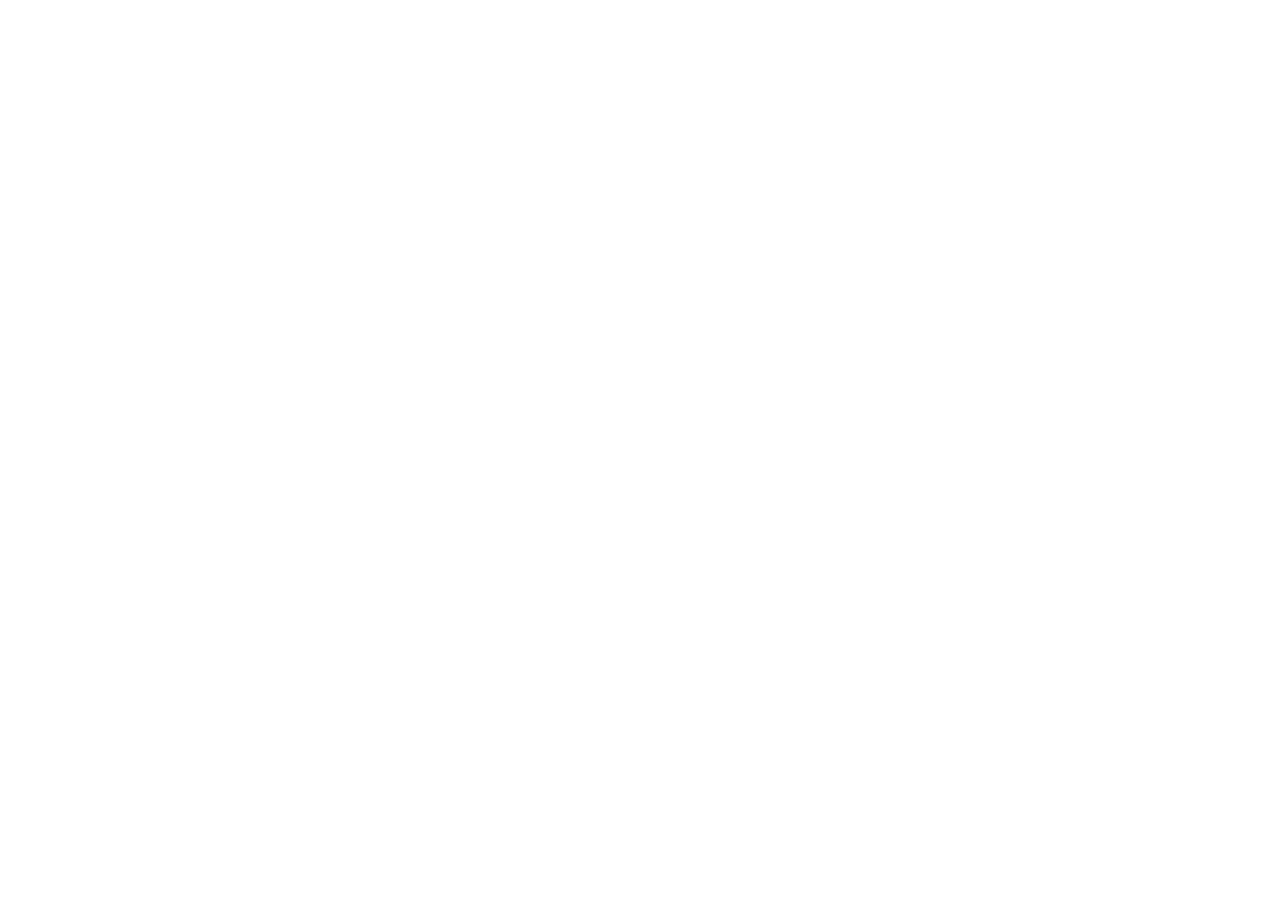
==== HomeScreen.html @ ef13e2eb "new files" ====
<!DOCTYPE html>
<html lang="en">
<head>
    <meta charset="UTF-8">
    <meta name="viewport" content="width=device-width, initial-scale=1.0">
    <title>SaaS-Website-App</title>
    <link rel="stylesheet" href="Homepage.css">
</head>
<body>
    
</body>
<script src="Homepage.js"></script>
</html>
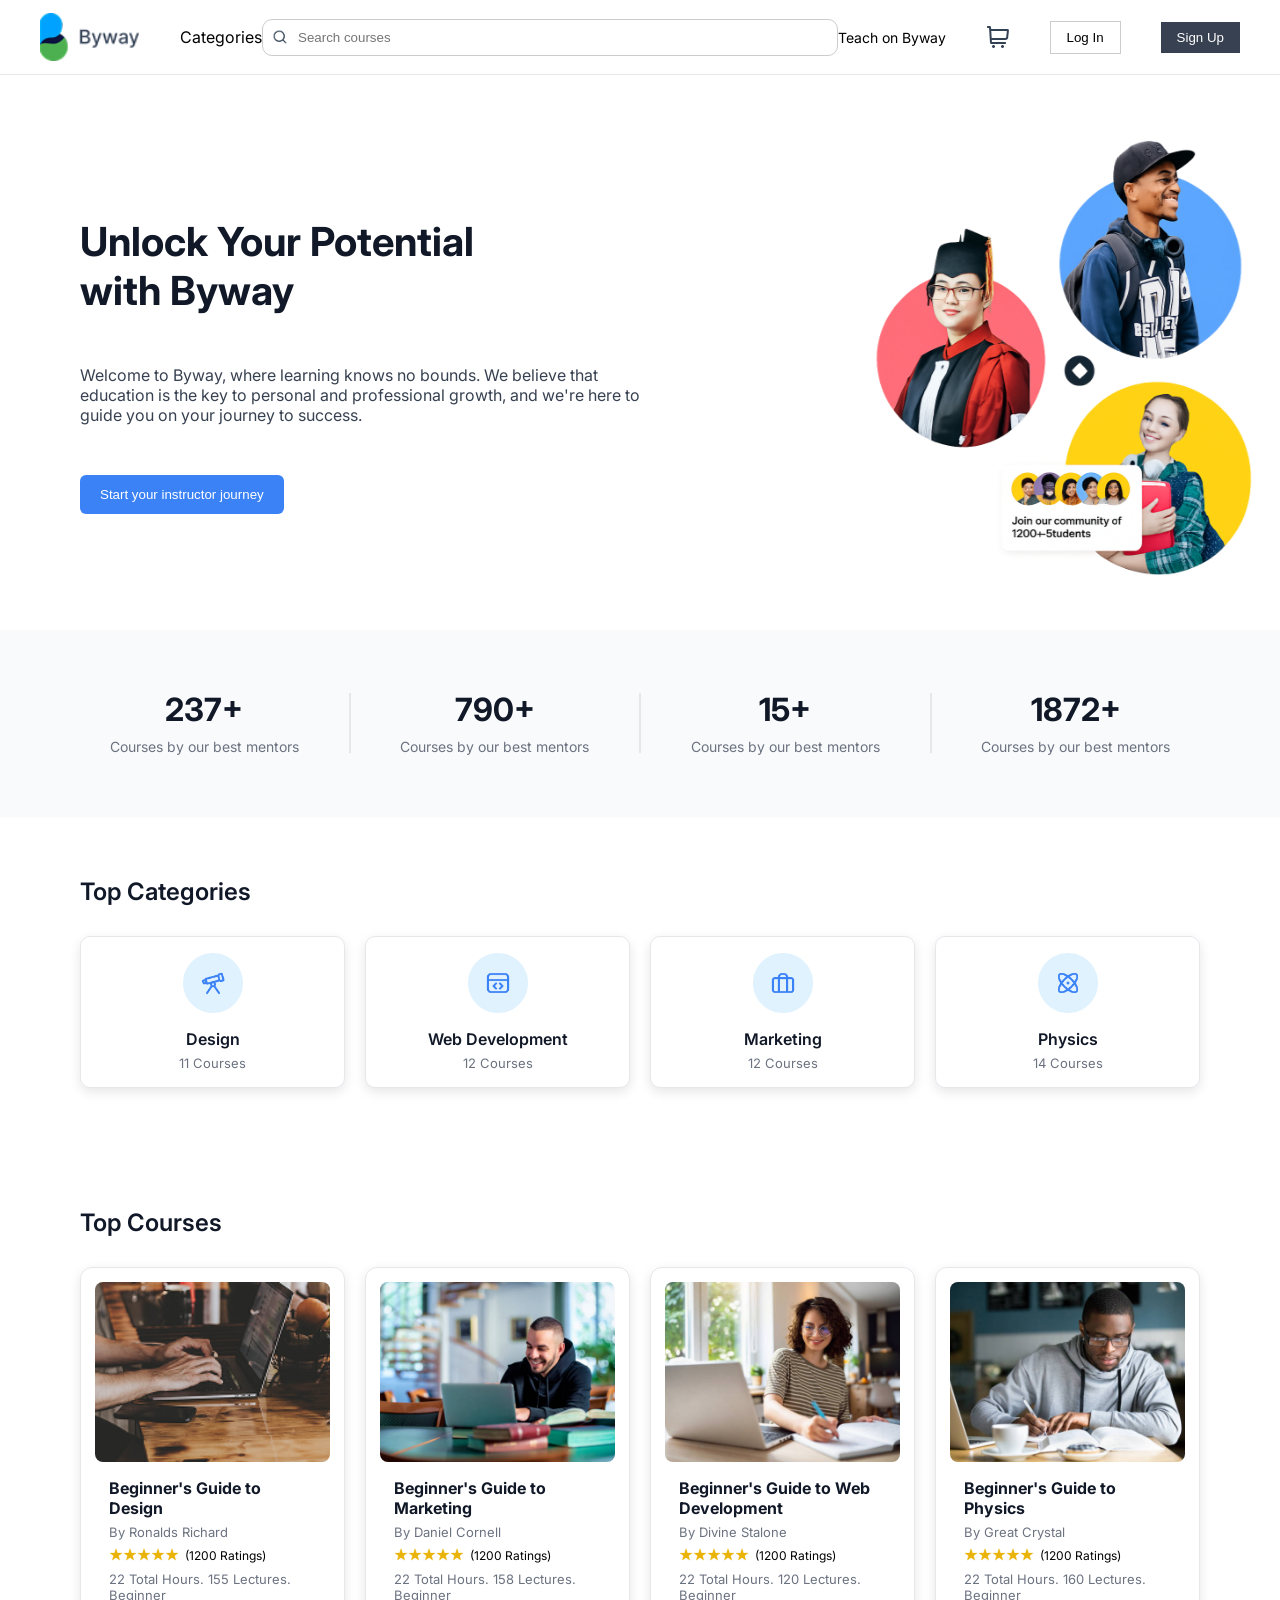
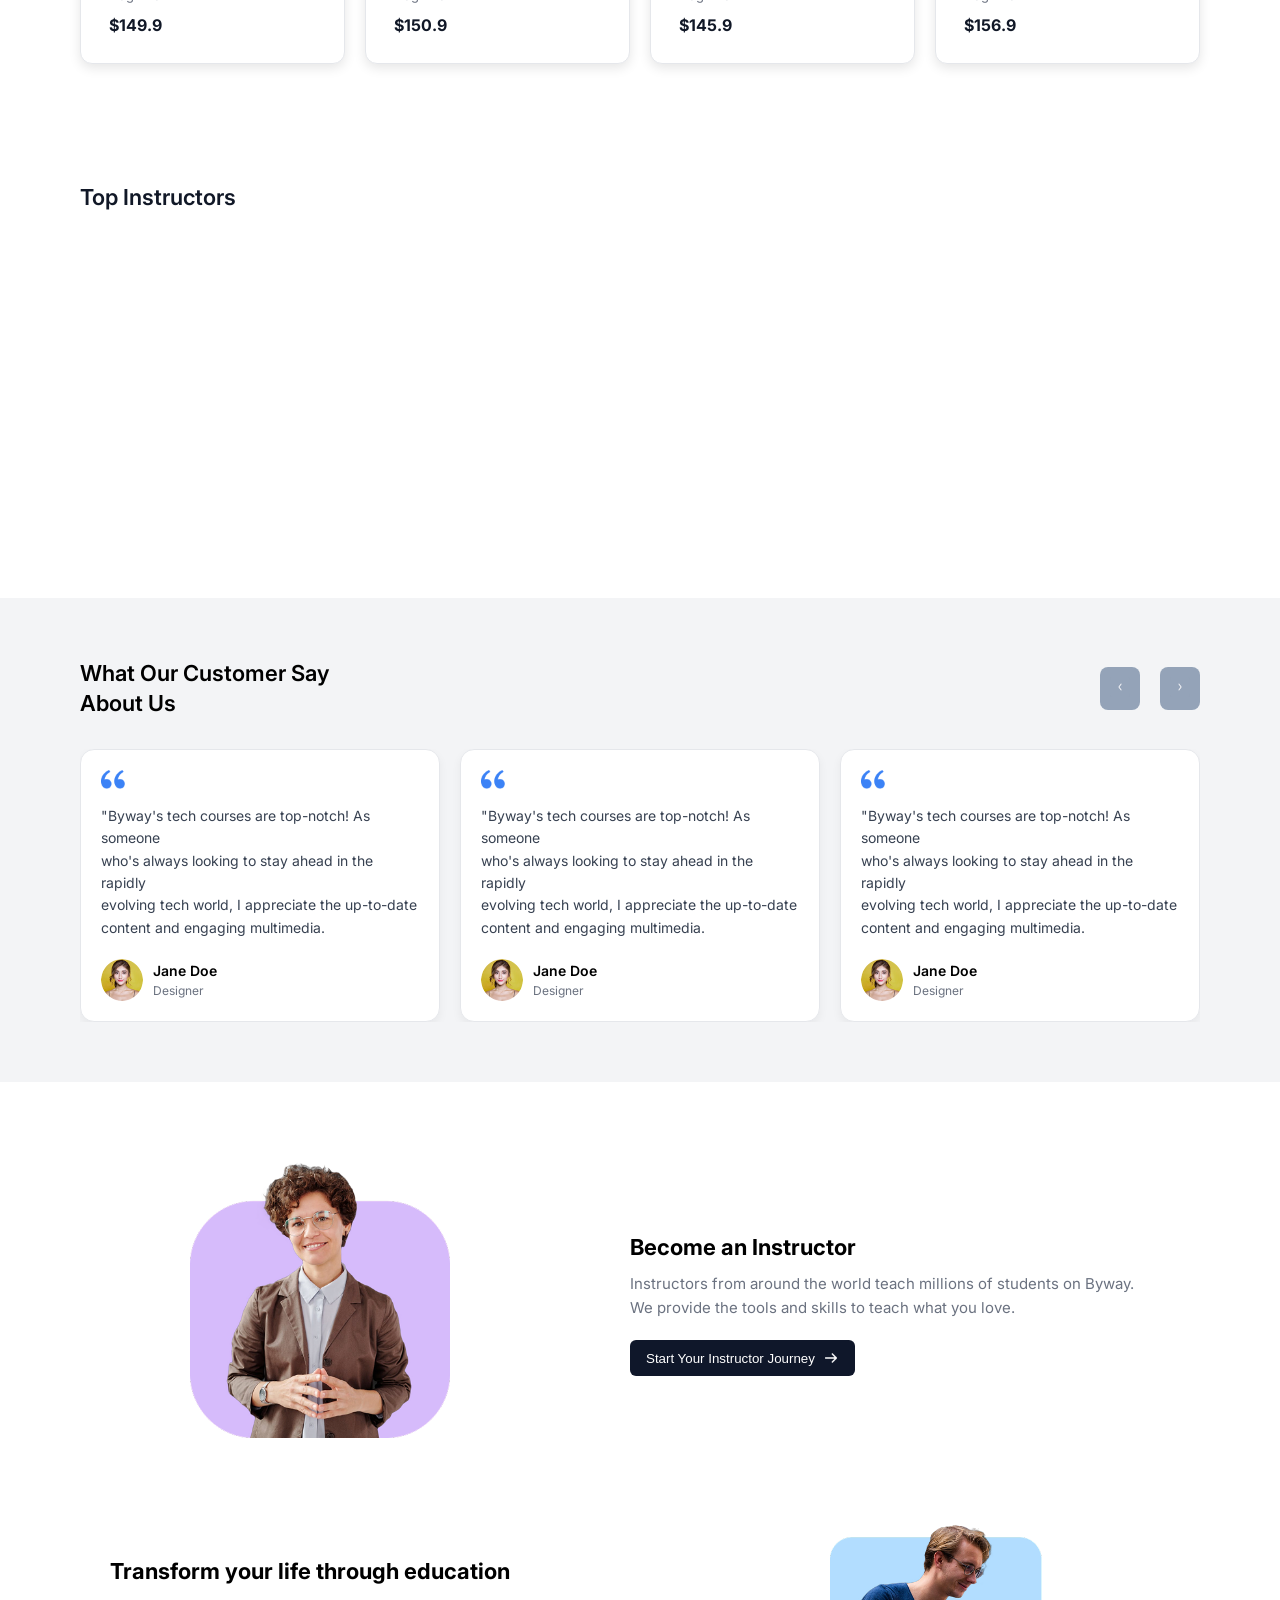
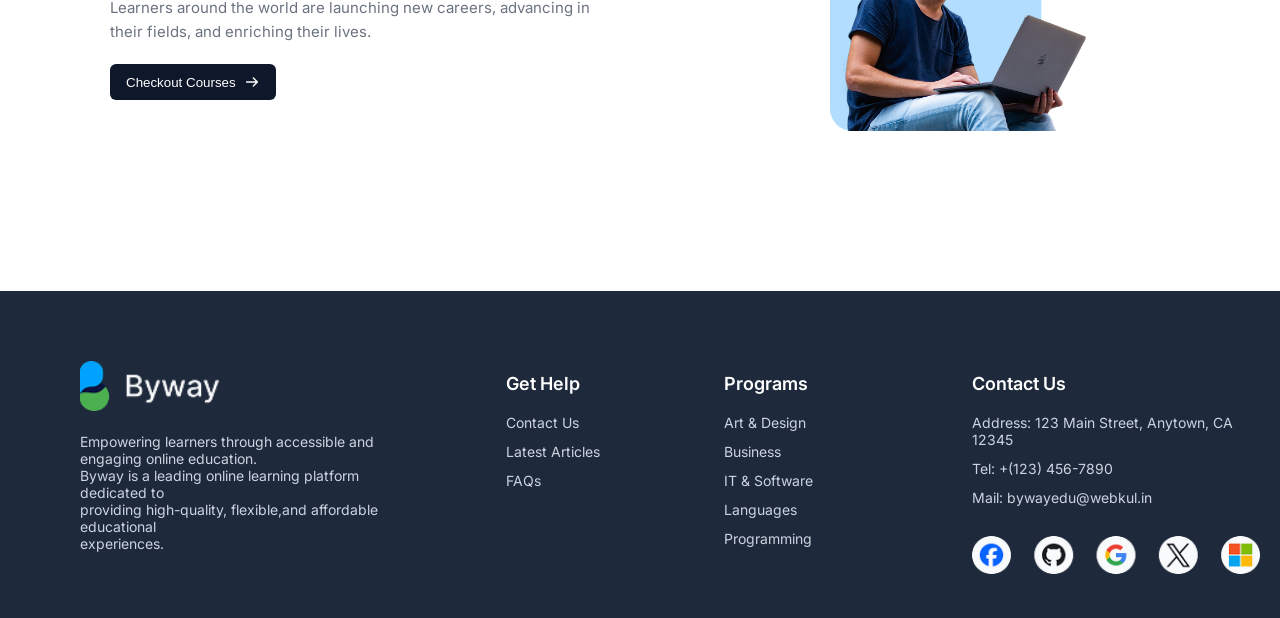
==== commit bafc62d1: "my full code" ====
--- a/HomeScreen.html
+++ b/HomeScreen.html
@@ -1,13 +1,748 @@
 <!DOCTYPE html>
 <html lang="en">
+
 <head>
     <meta charset="UTF-8">
     <meta name="viewport" content="width=device-width, initial-scale=1.0">
     <title>SaaS-Website-App</title>
-    <link rel="stylesheet" href="Homepage.css">
+    <link rel="preconnect" href="https://fonts.googleapis.com">
+    <link rel="preconnect" href="https://fonts.gstatic.com" crossorigin>
+    <link
+        href="https://fonts.googleapis.com/css2?family=Inter:ital,opsz,wght@0,14..32,100..900;1,14..32,100..900&display=swap"
+        rel="stylesheet">
+    <link rel="stylesheet" href="HomeScreen.css">
 </head>
+
 <body>
-    
+    <main>
+        <div class="page" id="pageContent">
+
+
+            <nav class="navbar">
+                <div class="nav-left">
+                    <img class="logo" src="Images/Byway logo.png" alt="logo Image">
+                    <div class="category">Categories</div>
+                </div>
+
+                <div class="nav-center">
+                    <img src="Images/heroicons_magnifying-glass-20-solid.png" alt="search Icon">
+                    <input type="text" placeholder="Search courses">
+                </div>
+
+                <div class="nav-right">
+                    <div class="teacher">Teach on Byway</div>
+                    <img class="shop-cart" src="Images/shopping-Icon.png" alt="">
+                    <button onclick="" class="login">Log In</button>
+                    <button onclick="" class="signup">Sign Up</button>
+                </div>
+
+                <div class="menu-toggle">
+                    ☰
+                </div>
+            </nav>
+
+            <section class="hero">
+
+                <div class="hero-section">
+                    <div class="hero-text">
+                        <h1>Unlock Your Potential <br> with Byway</h1>
+                        <p>Welcome to Byway, where learning knows no bounds. We believe that <br>
+                            education is the key to personal and professional growth, and we're here to <br>
+                            guide you on your journey to success. </p>
+                        <button onclick="" class="start-btn">Start your instructor journey</button>
+                    </div>
+                    <div class="hero-image">
+                        <img src="Images/ChatGPT Image Apr 21, 2026, 06_36_16 PM.png" alt="Hero Image">
+                    </div>
+                </div>
+
+            </section>
+
+            <section class="stats">
+
+                <div class="stat">
+                    <h2 class="count" data-target="250">0+</h2>
+                    <p>Courses by our best mentors</p>
+                </div>
+
+                <div class="divider-line"></div>
+
+                <div class="stat">
+                    <h2 class="count" data-target="1000">0+</h2>
+                    <p>Courses by our best mentors</p>
+                </div>
+
+                <div class="divider-line"></div>
+
+                <div class="stat">
+                    <h2 class="count" data-target="15">0+</h2>
+                    <p>Courses by our best mentors</p>
+                </div>
+
+                <div class="divider-line"></div>
+
+                <div class="stat">
+                    <h2 class="count" data-target="2400">0+</h2>
+                    <p>Courses by our best mentors</p>
+                </div>
+
+            </section>
+
+
+            <section class="courses">
+
+                <h2 class="section-title fade-in">Top Categories</h2>
+
+                <div class="course-grid">
+
+                    <!-- CARD 1 -->
+                    <div class="course-card fade-up">
+                        <img src="Images/Design.png" alt="">
+                        <h3>Design</h3>
+                        <p>11 Courses</p>
+                    </div>
+
+                    <!-- CARD 2 -->
+                    <div class="course-card fade-up">
+                        <img src="Images/Development.png" alt="">
+                        <h3> Web Development</h3>
+                        <p>12 Courses</p>
+                    </div>
+
+                    <!-- CARD 3 -->
+                    <div class="course-card fade-up">
+                        <img src="Images/marketing.png" alt="">
+                        <h3>Marketing</h3>
+                        <p>12 Courses</p>
+                    </div>
+
+                    <!-- CARD 4 -->
+                    <div class="course-card fade-up">
+                        <img src="Images/physics.png" alt="">
+                        <h3>Physics</h3>
+                        <p>14 Courses</p>
+                    </div>
+
+                </div>
+
+            </section>
+
+
+            <section class="Top-courses">
+
+                <h2 class="Top-title animate-fade">Top Courses</h2>
+
+                <div class="Top-grid">
+
+                    <!-- CARD 1 -->
+                    <div class="Top-card animate-rise">
+                        <img src="Images/Rectangle 1080.png" alt="">
+                        <h3>Beginner's Guide to Design</h3>
+                        <p>By Ronalds Richard</p>
+                        <div class="rating">
+                            <img src="Images/ratings.png" alt="star">
+                            <small>(1200 Ratings)</small>
+                        </div>
+                        <p>22 Total Hours. 155 Lectures. Beginner</p>
+                        <h3>$149.9</h3>
+
+                    </div>
+
+                    <!-- CARD 2 -->
+                    <div class="Top-card animate-rise">
+                        <img src="Images/marketing-photo.jpg" alt="">
+                        <h3>Beginner's Guide to Marketing</h3>
+                        <p>By Daniel Cornell</p>
+                        <div class="rating">
+                            <img src="Images/ratings.png" alt="star">
+                            <small>(1200 Ratings)</small>
+                        </div>
+                        <p>22 Total Hours. 158 Lectures. Beginner</p>
+                        <h3>$150.9</h3>
+                    </div>
+
+                    <!-- CARD 3 -->
+                    <div class="Top-card animate-rise">
+                        <img src="Images/development-photo.jpg" alt="">
+                        <h3>Beginner's Guide to Web Development</h3>
+                        <p>By Divine Stalone</p>
+                        <div class="rating">
+                            <img src="Images/ratings.png" alt="star">
+                            <small>(1200 Ratings)</small>
+                        </div>
+                        <p>22 Total Hours. 120 Lectures. Beginner</p>
+                        <h3>$145.9</h3>
+                    </div>
+
+                    <!-- CARD 4 -->
+                    <div class="Top-card animate-rise">
+                        <img src="Images/physics-photo.jpg" alt="">
+                        <h3>Beginner's Guide to Physics</h3>
+                        <p>By Great Crystal</p>
+                        <div class="rating">
+                            <img src="Images/ratings.png" alt="star">
+                            <small>(1200 Ratings)</small>
+                        </div>
+                        <p>22 Total Hours. 160 Lectures. Beginner</p>
+                        <h3>$156.9</h3>
+                    </div>
+
+                </div>
+
+            </section>
+
+
+            <section class="tutors">
+
+                <h2 class="tutor-title fade-in">Top Instructors</h2>
+
+                <div class="tutor-grid">
+
+                    <!-- CARD 1 -->
+                    <div class="tutor-card fade-up">
+                        <img src="Images/Rectangle 1136.png" alt="">
+                        <h3>Ronald Richards</h3>
+                        <p>UI/UX Designer</p>
+                        <hr>
+                        <div class="rates">
+                            <div class="left-rate">
+                                <img src="Images/icon.png" alt="star">
+                                <span>4.9</span>
+                            </div>
+
+                            <small>2400 Students</small>
+                        </div>
+
+                    </div>
+
+                    <!-- CARD 2 -->
+                    <div class="tutor-card fade-up">
+                        <img src="Images/Dev-Mr.webp" alt="">
+                        <h3>Divine Stalone</h3>
+                        <p>Web Developer</p>
+                        <hr>
+                        <div class="rates">
+                            <div class="left-rate">
+                                <img src="Images/icon.png" alt="star">
+                                <span>4.8</span>
+                            </div>
+
+                            <small>2200 Students</small>
+                        </div>
+                    </div>
+
+                    <!-- CARD 3 -->
+                    <div class="tutor-card fade-up">
+                        <img src="Images/marketer-p.jpg" alt="">
+                        <h3>Daniel Cornell</h3>
+                        <p>Marketing Specialist</p>
+                        <hr>
+                        <div class="rates">
+                            <div class="left-rate">
+                                <img src="Images/icon.png" alt="star">
+                                <span>4.9</span>
+                            </div>
+
+                            <small>2600 Students</small>
+                        </div>
+
+
+                    </div>
+
+                    <!-- CARD 4 -->
+                    <div class="tutor-card fade-up">
+                        <img src="Images/Mr physics.webp" alt="">
+                        <h3>Great Crystal</h3>
+                        <p>Physics Professor</p>
+                        <hr>
+                        <div class="rates">
+                            <div class="left-rate">
+                                <img src="Images/icon.png" alt="star">
+                                <span>5.0</span>
+                            </div>
+
+                            <small>2900 Students</small>
+                        </div>
+                    </div>
+
+
+
+                </div>
+
+            </section>
+
+            <section class="testimonial">
+
+                <!-- HEADER -->
+                <div class="testimonial-header slide-left">
+                    <h2>
+                        What Our Customer Say <br>
+                        About Us
+                    </h2>
+
+                    <div class="controls">
+                        <button class="nav prev">
+                            <img src="Images/prev btn.png" alt="Previous">
+                        </button>
+
+                        <button class="nav next">
+                            <img src="Images/next btn.png" alt="Next">
+                        </button>
+                    </div>
+                </div>
+
+                <!-- CAROUSEL -->
+                <div class="testimonial-wrapper">
+                    <div class="testimonial-track">
+
+                        <!-- CARD 1 -->
+                        <div class="testimonial-card slide-right">
+
+                            <img src="Images/Vector.png" class="quote-img" alt="quote">
+
+                            <p>
+                                "Byway's tech courses are top-notch! As someone <br> who's always looking to stay ahead
+                                in the rapidly <br> evolving tech world,
+                                I appreciate the up-to-date <br> content and engaging multimedia.
+                            </p>
+
+                            <div class="user">
+                                <img src="Images/Ellipse 61.png" alt="">
+                                <div>
+                                    <h4>Jane Doe</h4>
+                                    <span>Designer</span>
+                                </div>
+                            </div>
+
+                        </div>
+
+                        <!-- CARD 2 -->
+                        <div class="testimonial-card slide-right">
+
+                            <img src="Images/Vector.png" class="quote-img" alt="quote">
+
+                            <p>
+                                "Byway's tech courses are top-notch! As someone <br> who's always looking to stay ahead
+                                in the rapidly <br> evolving tech world,
+                                I appreciate the up-to-date <br> content and engaging multimedia.
+                            </p>
+
+                            <div class="user">
+                                <img src="Images/Ellipse 61.png" alt="">
+                                <div>
+                                    <h4>Jane Doe</h4>
+                                    <span>Designer</span>
+                                </div>
+                            </div>
+
+                        </div>
+
+                        <!-- CARD 3 -->
+                        <div class="testimonial-card slide-right">
+
+                            <img src="Images/Vector.png" class="quote-img" alt="quote">
+
+                            <p>
+                                "Byway's tech courses are top-notch! As someone <br> who's always looking to stay ahead
+                                in the rapidly <br> evolving tech world,
+                                I appreciate the up-to-date <br> content and engaging multimedia.
+                            </p>
+
+                            <div class="user">
+                                <img src="Images/Ellipse 61.png" alt="">
+                                <div>
+                                    <h4>Jane Doe</h4>
+                                    <span>Designer</span>
+                                </div>
+                            </div>
+
+                        </div>
+
+                        <!-- CARD 4 -->
+                        <div class="testimonial-card slide-right">
+
+                            <img src="Images/Vector.png" class="quote-img" alt="quote">
+
+                            <p>
+                                "Byway's tech courses are top-notch! As someone <br> who's always looking to stay ahead
+                                in the rapidly <br> evolving tech world,
+                                I appreciate the up-to-date <br> content and engaging multimedia.
+                            </p>
+
+                            <div class="user">
+                                <img src="Images/Ellipse 61.png" alt="">
+                                <div>
+                                    <h4>Jane Doe</h4>
+                                    <span>Designer</span>
+                                </div>
+                            </div>
+
+                        </div>
+
+                        <!-- CARD 5 -->
+                        <div class="testimonial-card slide-right">
+
+                            <img src="Images/Vector.png" class="quote-img" alt="quote">
+
+                            <p>
+                                "Byway's tech courses are top-notch! As someone <br> who's always looking to stay ahead
+                                in the rapidly <br> evolving tech world,
+                                I appreciate the up-to-date <br> content and engaging multimedia.
+                            </p>
+
+                            <div class="user">
+                                <img src="Images/Ellipse 61.png" alt="">
+                                <div>
+                                    <h4>Jane Doe</h4>
+                                    <span>Designer</span>
+                                </div>
+                            </div>
+
+                        </div>
+
+                        <!-- CARD 6 -->
+                        <div class="testimonial-card slide-right">
+
+                            <img src="Images/Vector.png" class="quote-img" alt="quote">
+
+                            <p>
+                                "Byway's tech courses are top-notch! As someone <br> who's always looking to stay ahead
+                                in the rapidly <br> evolving tech world,
+                                I appreciate the up-to-date <br> content and engaging multimedia.
+                            </p>
+
+                            <div class="user">
+                                <img src="Images/Ellipse 61.png" alt="">
+                                <div>
+                                    <h4>Jane Doe</h4>
+                                    <span>Designer</span>
+                                </div>
+                            </div>
+
+                        </div>
+
+
+                    </div>
+                </div>
+
+            </section>
+
+
+            <section class="cta-section">
+                <div class="cta-container">
+
+                    <!-- ROW 1 -->
+                    <div class="cta-row">
+                        <div class="cta-image slide-left">
+                            <img src="Images/Instructor image.png" alt="">
+                        </div>
+
+                        <div class="cta-text slide-right">
+                            <h3>Become an Instructor</h3>
+                            <p>
+                                Instructors from around the world teach millions of students on Byway. <br>
+                                We provide the tools and skills to teach what you love.
+                            </p>
+                            <button class="cta-btn">
+                                Start Your Instructor Journey
+                                <img src="Images/arrow-narrow-right.png" alt="">
+                            </button>
+                        </div>
+                    </div>
+
+                    <!-- ROW 2 -->
+                    <div class="cta-row reverse">
+                        <div class="cta-image slide-right">
+                            <img src="Images/Education image.png" alt="">
+                        </div>
+
+                        <div class="cta-text slide-left">
+                            <h3>Transform your life through education</h3>
+                            <p>
+                                Learners around the world are launching new careers, advancing in <br> their fields,
+                                and enriching their lives.
+                            </p>
+                            <button class="cta-btn">
+                                Checkout Courses
+                                <img src="Images/arrow-narrow-right.png" alt="">
+                            </button>
+                        </div>
+                    </div>
+                </div>
+
+
+            </section>
+
+
+            <footer class="footer">
+
+                <div class="footer-container">
+
+                    <!-- COLUMN 1 -->
+                    <div class="footer-col">
+                        <img src="Images/logo white.png" alt="Byway Logo" class="footer-logo">
+
+                        <p>
+                            Empowering learners through accessible and engaging online education. <br>
+                            Byway is a leading online learning platform dedicated to <br> providing high-quality,
+                            flexible,and affordable educational <br> experiences.
+                        </p>
+                    </div>
+
+                    <!-- COLUMN 2 -->
+                    <div class="footer-col">
+                        <h3>Get Help</h3>
+
+                        <ul>
+                            <li><a href="#">Contact Us</a></li>
+                            <li><a href="#">Latest Articles</a></li>
+                            <li><a href="#">FAQs</a></li>
+                        </ul>
+                    </div>
+
+                    <!-- COLUMN 3 -->
+                    <div class="footer-col">
+                        <h3>Programs</h3>
+
+                        <ul>
+                            <li><a href="#">Art & Design</a></li>
+                            <li><a href="#">Business</a></li>
+                            <li><a href="#">IT & Software</a></li>
+                            <li><a href="#">Languages</a></li>
+                            <li><a href="#">Programming</a></li>
+                        </ul>
+                    </div>
+
+                    <!-- COLUMN 4 -->
+                    <div class="footer-col">
+                        <h3>Contact Us</h3>
+
+                        <ul>
+                            <li>Address: 123 Main Street, Anytown, CA 12345</li>
+                            <li>Tel: +(123) 456-7890</li>
+                            <li>Mail: bywayedu@webkul.in</li>
+                        </ul>
+
+                        <img src="Images/footer image.png" alt="social media icons" class="footer-image">
+                    </div>
+
+                </div>
+
+            </footer>
+
+
+
+
+        </div>
+
+    </main>
+
+
+
+
+
+
+
+
+
+
+
+
+
+
+
+
+
+
+
+
+
+
+
+
+
+
+
+
+
+
+
+
+
+
+
+
+
+
+
+
+
+
+
+
+
+
+
+
+
+
+
+
+
+
+
+
+    <!-- MODAL -->
+    <div class="modal" id="signupModal">
+
+        <div class="modal-content">
+
+            <!-- LEFT IMAGE -->
+            <div class="modal-left image-side">
+                <img src="Images/signup-modal.png" alt="Signup Illustration">
+            </div>
+
+            <!-- RIGHT FORM -->
+            <div class="modal-right form-side">
+
+                <h1>Create Your Account</h1>
+
+                <div class="form">
+
+                    <div class="input-group">
+                        <label>Full Name</label>
+                        <div class="row">
+                            <input type="text" placeholder="First Name">
+                            <input type="text" placeholder="Last Name">
+                        </div>
+                    </div>
+
+                    <div class="input-group">
+                        <label>Username</label>
+                        <input type="text" placeholder="Username">
+                    </div>
+
+                    <div class="input-group">
+                        <label>Email</label>
+                        <input type="email" placeholder="Email ID">
+                    </div>
+
+                    <div class="input-group">
+                        <label>Password</label>
+                        <div class="row">
+                            <input type="password" placeholder="Enter Password">
+                            <input type="password" placeholder="Confirm Password">
+                        </div>
+                    </div>
+
+                    <div class="button-row">
+                        <button class="create-btn" data-link="">
+                            Create Account
+                            <img src="Images/arrow-narrow-right.png" alt="arrow icon" class="btn-icon">
+                        </button>
+                    </div>
+
+                    <div class="divider">
+                        <hr>
+                        <span>Sign up with</span>
+                        <hr>
+                    </div>
+
+                    <div class="socials">
+                        <button class="social-btn facebook">
+                            <img src="Images/Facebook_Logo_Primary 2.png" alt="">
+                            Facebook
+                        </button>
+
+                        <button class="social-btn google">
+                            <img src="Images/google.png" alt="">
+                            Google
+                        </button>
+
+                        <button class="social-btn microsoft">
+                            <img src="Images/image 1.png" alt="">
+                            Microsoft
+                        </button>
+                    </div>
+
+                </div>
+
+            </div>
+
+        </div>
+
+    </div>
+
+
+    <div class="modal" id="loginModal">
+
+        <div class="modal-content">
+
+            <!-- LEFT: FORM -->
+            <div class="modal-left form-side">
+
+                <h1>Sign in to your Account</h1>
+
+                <div class="form">
+
+                    <div class="input-group">
+                        <label>Email</label>
+                        <input type="text" placeholder="Username or Email">
+                    </div>
+
+                    <div class="input-group">
+                        <label>Password</label>
+                        <input type="password" placeholder="Enter Password">
+                    </div>
+
+                    <div class="button-row">
+                        <button class="login-btn" data-link="">
+                            Sign In
+                            <img src="Images/arrow-narrow-right.png" class="btn-icon">
+                        </button>
+                    </div>
+
+                    <!-- Divider -->
+                    <div class="divider">
+                        <hr>
+                        <span>Sign in with</span>
+                        <hr>
+                    </div>
+
+                    <!-- Social -->
+                    <div class="socials">
+
+                        <button class="social-btn facebook">
+                            <img src="Images/Facebook_Logo_Primary 2.png">
+                            Facebook
+                        </button>
+
+                        <button class="social-btn google">
+                            <img src="Images/google.png">
+                            Google
+                        </button>
+
+                        <button class="social-btn microsoft">
+                            <img src="Images/image 1.png">
+                            Microsoft
+                        </button>
+
+                    </div>
+
+                </div>
+
+            </div>
+
+            <!-- RIGHT IMAGE -->
+            <div class="modal-right image-side">
+                <img src="Images/login-modal.png">
+            </div>
+
+        </div>
+
+    </div>
+
 </body>
-<script src="Homepage.js"></script>
+<script src="HomeScreen.js"></script>
+
 </html>
--- a/HomeScreen.css
+++ b/HomeScreen.css
@@ -0,0 +1,1396 @@
+* {
+    margin: 0;
+    padding: 0;
+    box-sizing: border-box;
+}
+
+
+img {
+    max-width: 100%;
+    height: auto;
+}
+
+body {
+    font-family: 'Inter', sans-serif;
+}
+
+/* NAVBAR */
+.navbar {
+    display: flex;
+    justify-content: space-between;
+    align-items: center;
+    padding: 13px 40px;
+    background-color: white;
+    border-bottom: 1px solid #e5e7eb;
+    position: fixed;
+    top: 0;
+    left: 0;
+    z-index: 1000;
+    width: 100%;
+
+}
+
+/* LEFT & RIGHT */
+.nav-left,
+.nav-right {
+    display: flex;
+    align-items: center;
+    gap: 40px;
+}
+
+/* LOGO */
+.nav-left .logo {
+    width: 100px;
+}
+
+/* CATEGORY */
+.nav-left .category {
+    cursor: pointer;
+}
+
+/* SEARCH */
+.nav-center {
+    flex: 1;
+    max-width: 800px;
+    position: relative;
+}
+
+.nav-center input {
+    width: 100%;
+    padding: 10px 10px 10px 35px;
+    border-radius: 10px;
+    border: 1px solid #ccc;
+}
+
+.nav-center img {
+    position: absolute;
+    left: 10px;
+    top: 50%;
+    transform: translateY(-50%);
+    width: 16px;
+    height: 16px;
+    pointer-events: none;
+}
+
+
+
+/* HAMBURGER HIDDEN ON DESKTOP */
+.menu-toggle {
+    display: none;
+    font-size: 28px;
+    cursor: pointer;
+}
+
+/* RIGHT SIDE */
+.teacher {
+    font-size: 14px;
+    cursor: pointer;
+}
+
+.shop-cart {
+    cursor: pointer;
+}
+
+/* BUTTONS */
+.login {
+    background: transparent;
+    border: 1px solid #ccc;
+    padding: 8px 16px;
+    cursor: pointer;
+}
+
+.signup {
+    background-color: #374151;
+    border: none;
+    padding: 8px 16px;
+    color: white;
+    cursor: pointer;
+}
+
+/* PAGE */
+.page {
+    transition: 0.3s ease;
+}
+
+/* BLUR EFFECT */
+.page.blurred {
+    filter: blur(5px);
+    pointer-events: none;
+    user-select: none;
+}
+
+/* MODAL OVERLAY */
+/* ================= MODAL OVERLAY ================= */
+.modal {
+    position: fixed;
+    inset: 0;
+    display: none;
+    justify-content: center;
+    align-items: center;
+    background: rgba(0, 0, 0, 0.5);
+    z-index: 999;
+}
+
+/* ================= MODAL BOX ================= */
+.modal-content {
+    width: 850px;
+    display: flex;
+    background: white;
+    border-radius: 12px;
+    overflow: hidden;
+    box-shadow: 0 10px 30px rgba(0, 0, 0, 0.15);
+}
+
+/* ================= IMAGE SIDE ================= */
+.image-side {
+    flex: 1;
+    padding: 0;
+    /* 🔥 ensures image fills fully */
+}
+
+.image-side img {
+    width: 100%;
+    height: 100%;
+    object-fit: cover;
+    /* fills container without distortion */
+    display: block;
+}
+
+/* ================= FORM SIDE ================= */
+.form-side {
+    flex: 1;
+    padding: 30px;
+    display: flex;
+    flex-direction: column;
+    gap: 20px;
+}
+
+.form-side h1 {
+    text-align: center;
+    font-size: 22px;
+}
+
+/* ================= FORM ================= */
+.form {
+    display: flex;
+    flex-direction: column;
+    gap: 15px;
+}
+
+.input-group {
+    display: flex;
+    flex-direction: column;
+    gap: 6px;
+}
+
+/* TWO INPUT ROW */
+.row {
+    display: flex;
+    gap: 10px;
+}
+
+.row input {
+    flex: 1;
+}
+
+/* INPUT */
+input {
+    padding: 10px;
+    border: 1px solid #ccc;
+    border-radius: 6px;
+}
+
+/* ================= BUTTON ROW ================= */
+.button-row {
+    display: flex;
+    justify-content: flex-start;
+}
+
+/* ================= BUTTONS ================= */
+.create-btn,
+.login-btn {
+    display: flex;
+    align-items: center;
+    gap: 8px;
+
+    padding: 10px 18px;
+    background: black;
+    color: white;
+    border: none;
+    border-radius: 6px;
+    cursor: pointer;
+}
+
+/* ICON INSIDE BUTTON */
+.btn-icon {
+    width: 16px;
+    height: 16px;
+}
+
+/* ACTIVE STATE (FIXED — scoped properly) */
+.create-btn.active,
+.login-btn.active {
+    transform: scale(0.97);
+    opacity: 0.8;
+}
+
+/* ================= DIVIDER ================= */
+.divider {
+    display: flex;
+    align-items: center;
+    gap: 12px;
+    margin-top: 18px;
+    margin-bottom: 10px;
+}
+
+.divider hr {
+    flex: 1;
+    border: none;
+    border-top: 1px solid #e5e7eb;
+}
+
+.divider span {
+    color: #6b7280;
+    font-size: 12px;
+    white-space: nowrap;
+}
+
+/* ================= SOCIAL BUTTONS ================= */
+.socials {
+    display: flex;
+    flex-direction: column;
+    gap: 10px;
+}
+
+/* SOCIAL BUTTON */
+.social-btn {
+    display: flex;
+    align-items: center;
+    justify-content: center;
+    gap: 10px;
+
+    padding: 10px 14px;
+    border: 1px solid #e5e7eb;
+    border-radius: 8px;
+
+    background: white;
+    cursor: pointer;
+
+    font-size: 14px;
+    font-weight: 500;
+
+    transition: all 0.2s ease;
+}
+
+.social-btn img {
+    width: 16px;
+    height: 16px;
+}
+
+/* HOVER EFFECT */
+.social-btn:hover {
+    background: #f9fafb;
+    transform: translateY(-1px);
+}
+
+/* BRAND COLORS */
+.facebook {
+    color: #1877F2;
+}
+
+.google {
+    color: #DB4437;
+}
+
+.microsoft {
+    color: #2F2F2F;
+}
+
+/* OPTIONAL HOVER BORDER */
+.facebook:hover {
+    border-color: #1877F2;
+}
+
+.google:hover {
+    border-color: #DB4437;
+}
+
+.microsoft:hover {
+    border-color: #2F2F2F;
+}
+
+
+
+/* HERO CONTAINER */
+.hero {
+    padding: 40px 80px;
+    background-color: #FFFFFF;
+}
+
+
+/* FLEX LAYOUT */
+.hero-section {
+    display: flex;
+    align-items: center;
+    justify-content: space-between;
+    gap: 30px;
+    padding-top: 100px;
+    font-family: "Inter", sans-serif;
+}
+
+/* TEXT SIDE */
+.hero-text {
+    display: flex;
+    flex-direction: column;
+    gap: 50px;
+    /* 🔥 controls spacing between all items */
+}
+
+.hero-text h1 {
+    font-size: 40px;
+    color: #111827;
+}
+
+.hero-text p {
+    color: #374151;
+
+}
+
+.hero-text {
+    opacity: 0;
+    transform: translateX(-40px);
+    animation: fadeLeft 0.8s ease-out forwards;
+}
+
+@keyframes fadeLeft {
+    to {
+        opacity: 1;
+        transform: translateX(0);
+    }
+}
+
+.start-btn {
+    padding: 12px 20px;
+    width: fit-content;
+    /* 🔥 prevents full stretch */
+    border: none;
+    border-radius: 6px;
+    cursor: pointer;
+    background-color: #3B82F6;
+    transition: all 0.25s ease-out-in;
+
+    color: white;
+}
+
+.start-btn:hover {
+    transform: translateY(-3px);
+    box-shadow: 0 10px 20px rgba(0, 0, 0, 0.1);
+}
+
+
+.hero-image {
+    flex: 1;
+    display: flex;
+    justify-content: center;
+}
+
+.hero-image img {
+    max-width: 450px;
+    width: 100%;
+    height: auto;
+    transform: translateX(10vw);
+
+}
+
+.hero-image {
+    opacity: 0;
+    transform: translateY(40px);
+    animation: fadeUp 0.8s ease-out forwards;
+}
+
+@keyframes fadeUp {
+    to {
+        opacity: 1;
+        transform: translateY(0);
+    }
+}
+
+/* MAIN CONTAINER */
+.stats {
+    display: flex;
+    align-items: center;
+    justify-content: space-between;
+    gap: 20px;
+    padding: 60px 80px;
+    background-color: #F9FAFB;
+}
+
+/* EACH STAT BLOCK */
+.stat {
+    text-align: center;
+    flex: 1;
+}
+
+.stat h2 {
+    font-size: 32px;
+    font-weight: 700;
+    color: #111827;
+    margin-bottom: 8px;
+}
+
+.stat p {
+    font-size: 14px;
+    color: #6B7280;
+    line-height: 1.4;
+}
+
+/* DIVIDER LINE */
+.divider-line {
+    width: 1px;
+    height: 60px;
+    background: #E5E7EB;
+    border: 1px solid #E5E7EB;
+}
+
+/* SECTION */
+.courses {
+    padding: 60px 80px;
+}
+
+/* TITLE */
+.section-title {
+    font-size: 24px;
+    font-weight: 600;
+    color: #111827;
+    margin-bottom: 30px;
+    /* space before cards */
+}
+
+/* GRID */
+.course-grid {
+    display: grid;
+    grid-template-columns: repeat(4, 1fr);
+    gap: 20px;
+}
+
+/* CARD */
+.course-card {
+    background: white;
+    padding: 16px;
+    border-radius: 10px;
+    text-align: center;
+
+    border: 1px solid #E5E7EB;
+
+    transition: all 0.2s ease;
+    box-shadow: 0 4px 12px rgba(0, 0, 0, 0.10);
+    /* 🔥 subtle shadow */
+
+}
+
+/* SMALL IMAGE */
+.course-card img {
+    width: 60px;
+    /* 🔥 keeps card small */
+    height: 60px;
+    object-fit: contain;
+    margin-bottom: 12px;
+}
+
+/* TEXT */
+.course-card h3 {
+    font-size: 16px;
+    font-weight: 600;
+    color: #111827;
+    margin-bottom: 6px;
+}
+
+.course-card p {
+    font-size: 13px;
+    color: #6B7280;
+}
+
+/* HOVER EFFECT */
+.course-card:hover {
+    transform: translateY(-4px);
+    box-shadow: 0 10px 20px rgba(0, 0, 0, 0.05);
+}
+
+/* HIDDEN STATE */
+.fade-in,
+.fade-up {
+    opacity: 0;
+    transition: all 0.8s ease;
+}
+
+/* TEXT ANIMATION */
+.fade-in {
+    transform: translateY(20px);
+}
+
+/* CARD ANIMATION */
+.fade-up {
+    transform: translateY(40px);
+}
+
+/* WHEN VISIBLE */
+.show {
+    opacity: 1;
+    transform: translateY(0);
+}
+
+.rating {
+    display: flex;
+    align-items: center;
+    gap: 6px;
+    margin-top: 8px;
+    /* space from text */
+}
+
+.rating img {
+    width: 14px;
+    height: 14px;
+}
+
+.rating small {
+    font-size: 12px;
+    color: black;
+}
+
+
+
+/* SECTION */
+.Top-courses {
+    padding: 60px 80px;
+}
+
+/* TITLE */
+.Top-title {
+    font-size: 24px;
+    font-weight: 600;
+    margin-bottom: 30px;
+    color: #111827;
+}
+
+/* GRID */
+.Top-grid {
+    display: grid;
+    grid-template-columns: repeat(4, 1fr);
+    gap: 20px;
+}
+
+/* CARD */
+.Top-card {
+    background: white;
+    border-radius: 12px;
+    overflow: hidden;
+    /* 🔥 VERY IMPORTANT */
+    border: 1px solid #E5E7EB;
+
+    transition: all 0.25s ease;
+    box-shadow: 0 4px 12px rgba(0, 0, 0, 0.10);
+    padding: 14px;
+
+
+}
+
+/* IMAGE (FULL WIDTH) */
+.Top-card img {
+    width: 100%;
+    height: 180px;
+    object-fit: cover;
+    border-radius: 8px;
+}
+
+/* TEXT AREA */
+.Top-card h3,
+.Top-card p,
+.Top-card .rating {
+    padding-left: 14px;
+    padding-right: 14px;
+}
+
+/* SPACING */
+.Top-card h3 {
+    font-size: 16px;
+    margin-top: 12px;
+    margin-bottom: 6px;
+    color: #111827;
+}
+
+.Top-card p {
+    font-size: 13px;
+    color: #6B7280;
+    margin-bottom: 8px;
+}
+
+/* RATING */
+.rating {
+    display: flex;
+    align-items: center;
+    gap: 6px;
+    margin-bottom: 8px;
+}
+
+.rating img {
+    width: 70px;
+    height: auto;
+}
+
+/* PRICE */
+.Top-card h3:last-child {
+    font-weight: 700;
+    margin-bottom: 14px;
+}
+
+/* HOVER EFFECT */
+.Top-card:hover {
+    transform: translateY(-6px);
+    box-shadow: 0 12px 25px rgba(0, 0, 0, 0.08);
+}
+
+/* INITIAL STATE */
+.fade-item {
+    opacity: 0;
+    transform: translateY(40px);
+    transition: all 0.6s ease;
+}
+
+/* WHEN VISIBLE */
+.fade-item.show {
+    opacity: 1;
+    transform: translateY(0);
+}
+
+
+/* SECTION */
+.tutors {
+    padding: 60px 80px;
+}
+
+/* TITLE (you said it should start properly) */
+.tutor-title {
+    text-align: left;
+    font-size: 22px;
+    font-weight: 600;
+    color: #111827;
+    margin-bottom: 30px;
+}
+
+/* SECTION */
+.tutors {
+    padding: 60px 80px;
+}
+
+/* TITLE */
+.tutor-title {
+    text-align: left;
+    font-size: 22px;
+    font-weight: 600;
+    color: #111827;
+    margin-bottom: 30px;
+}
+
+/* GRID (4 CARDS FIXED) */
+.tutor-grid {
+    display: grid;
+    grid-template-columns: repeat(4, 1fr);
+    gap: 20px;
+    align-items: stretch;
+}
+
+/* CARD */
+.tutor-card {
+    background: #ffffff;
+    border: 1px solid #E5E7EB;
+    border-radius: 12px;
+
+    padding: 14px;
+    text-align: center;
+
+    display: flex;
+    flex-direction: column;
+    justify-content: space-between;
+    box-shadow: 0 4px 12px rgba(0, 0, 0, 0.10);
+
+
+    transition: all 0.3s ease;
+}
+
+/* IMAGE (WITH SPACE + CLEAN LOOK) */
+.tutor-card img {
+    width: 100%;
+    height: 160px;
+    object-fit: cover;
+    border-radius: 10px;
+    margin-bottom: 12px;
+}
+
+/* NAME */
+.tutor-card h3 {
+    font-size: 15px;
+    font-weight: 600;
+    color: #111827;
+    margin-bottom: 4px;
+}
+
+/* ROLE */
+.tutor-card p {
+    font-size: 13px;
+    color: #6B7280;
+    margin-bottom: 10px;
+}
+
+/* LINE */
+.tutor-card hr {
+    border: none;
+    border-top: 1px solid #E5E7EB;
+    margin: 10px 0;
+}
+
+/* RATING ROW */
+.rates {
+    display: flex;
+    justify-content: space-between;
+    align-items: center;
+    margin-top: auto;
+}
+
+/* LEFT SIDE (STAR + RATING) */
+.left-rate {
+    display: flex;
+    align-items: center;
+    gap: 6px;
+}
+
+/* STAR ICON */
+.left-rate img {
+    width: 14px;
+    height: 14px;
+}
+
+/* RATING TEXT */
+.left-rate span {
+    font-size: 13px;
+    font-weight: 500;
+    color: #111827;
+}
+
+/* STUDENTS TEXT (RIGHT SIDE) */
+.rates small {
+    font-size: 12px;
+    color: black;
+}
+
+/* HOVER EFFECT */
+.tutor-card:hover {
+    transform: translateY(-5px);
+    box-shadow: 0 12px 25px rgba(0, 0, 0, 0.08);
+}
+
+/* BASE (HIDDEN STATE) */
+.animate-fade,
+.animate-rise {
+    opacity: 0;
+    transition: all 0.6s ease;
+}
+
+/* FADE */
+.animate-fade {
+    transform: translateY(20px);
+}
+
+/* RISE (stronger movement) */
+.animate-rise {
+    transform: translateY(40px);
+}
+
+/* WHEN VISIBLE */
+.is-visible {
+    opacity: 1;
+    transform: translateY(0);
+}
+
+
+
+/* SECTION */
+.testimonial {
+    background: #f3f4f6;
+    padding: 60px 80px;
+}
+
+/* HEADER */
+.testimonial-header {
+    display: flex;
+    justify-content: space-between;
+    align-items: center;
+    margin-bottom: 30px;
+}
+
+.testimonial-header h2 {
+    font-size: 22px;
+    font-weight: 600;
+    line-height: 1.4;
+}
+
+/* BUTTONS */
+.controls {
+    display: flex;
+    gap: 20px;
+}
+
+.nav {
+    border: none;
+    background: #94a3b8;
+    padding: 10px;
+    border-radius: 8px;
+    cursor: pointer;
+}
+
+.nav img {
+    width: 20px;
+    height: 20px;
+}
+
+.testimonial-wrapper {
+    overflow: hidden;
+    width: 100%;
+}
+
+.testimonial-track {
+    display: flex;
+    gap: 20px;
+    transition: transform 0.45s ease-out;
+}
+
+.testimonial-card {
+    background: #fff;
+    border-radius: 14px;
+    padding: 20px;
+    flex: 0 0 calc((100% - 40px) / 3);
+    border: 1px solid #E5E7EB;
+    box-shadow: 0 4px 10px rgba(0, 0, 0, 0.05);
+}
+
+/* QUOTE IMAGE */
+.quote-img {
+    width: 24px;
+    margin-bottom: 12px;
+}
+
+/* TEXT */
+.testimonial-card p {
+    font-size: 14px;
+    color: #374151;
+    line-height: 1.6;
+    margin-bottom: 20px;
+}
+
+.testimonial-card.active {
+    opacity: 1;
+}
+
+.testimonial-card:hover {
+    transform: translateY(-6px);
+    box-shadow: 0 12px 25px rgba(0, 0, 0, 0.08);
+}
+
+
+/* TEXT (LEFT SIDE) */
+.slide-left {
+    opacity: 0;
+    transform: translateX(-60px);
+}
+
+/* CARDS (RIGHT SIDE) */
+.slide-right {
+    opacity: 0;
+    transform: translateX(60px);
+}
+
+.show {
+    opacity: 1;
+    transform: translateX(0);
+    transition: all 0.7s ease;
+}
+
+/* USER */
+.user {
+    display: flex;
+    align-items: center;
+    gap: 10px;
+}
+
+.user img {
+    width: 42px;
+    height: 42px;
+    border-radius: 50%;
+}
+
+.user h4 {
+    font-size: 14px;
+    font-weight: 600;
+    margin: 0;
+}
+
+.user span {
+    font-size: 12px;
+    color: #6B7280;
+}
+
+/* SECTION */
+.cta-section {
+    background: white;
+    padding: 80px 0;
+}
+
+.cta-container {
+    max-width: 1100px;
+    margin: 0 auto;
+    padding: 0 20px;
+}
+
+/* ROW */
+.cta-row {
+    display: flex;
+    align-items: center;
+    justify-content: space-between;
+    gap: 100px;
+    /* 🔥 reduced from 280px */
+    margin-bottom: 80px;
+    flex-wrap: wrap;
+}
+
+/* REVERSE */
+.cta-row.reverse {
+    flex-direction: row-reverse;
+}
+
+/* IMAGE SIDE */
+.cta-image {
+    flex: 1 1 300px;
+    display: flex;
+    justify-content: center;
+}
+
+
+
+/* IMAGE */
+.cta-image img {
+    width: 100%;
+    max-width: 260px;
+    height: auto;
+    display: block;
+}
+
+/* TEXT SIDE */
+.cta-text {
+    flex: 1 1 420px;
+    margin-top: 10px;
+    transform: translateX(20px);
+    /* 🔥 reduced from 40px */
+
+
+}
+
+/* TEXT */
+.cta-text h3 {
+    font-size: 22px;
+    margin-bottom: 12px;
+}
+
+.cta-text p {
+    color: #6b7280;
+    font-size: 15px;
+    margin-bottom: 20px;
+    line-height: 1.6;
+}
+
+/* BUTTON */
+.cta-btn {
+    display: inline-flex;
+    align-items: center;
+    gap: 8px;
+
+    padding: 10px 16px;
+    background: #0f172a;
+    color: white;
+    border: none;
+    border-radius: 6px;
+    cursor: pointer;
+}
+
+.cta-btn img {
+    width: 16px;
+}
+
+/* INITIAL STATE (hidden) */
+.slide-left,
+.slide-right {
+    opacity: 0;
+    transition: all 0.8s ease;
+}
+
+/* LEFT → RIGHT */
+.slide-left {
+    transform: translateX(-80px);
+}
+
+/* RIGHT → LEFT */
+.slide-right {
+    transform: translateX(80px);
+}
+
+/* ACTIVE STATE */
+.show {
+    opacity: 1;
+    transform: translateX(0);
+}
+
+
+/* FOOTER */
+.footer {
+    background: #1E293B;
+    padding: 70px 0 40px;
+    color: white;
+}
+
+.footer-container {
+    width: 100%;
+    margin: 0 auto;
+    padding: 0 20px;
+
+    display: grid;
+    grid-template-columns: 1.2fr 1fr 1fr 1fr;
+    gap: 10px;
+    align-items: start;
+}
+
+.footer-col:nth-child(2) {
+    padding-left: 130px;
+}
+
+.footer-col:nth-child(3) {
+    padding-left: 50px;
+}
+
+.footer-col:first-child img,
+.footer-col:first-child p {
+    transform: translateX(60px);
+}
+
+/* .footer-col {
+    border: 2px solid red;
+} */
+
+
+/* COLUMN */
+.footer-col h3 {
+    font-size: 18px;
+    margin-bottom: 20px;
+    font-weight: 600;
+    margin-top: 12px;
+}
+
+/* LOGO */
+.footer-logo {
+    width: 140px;
+    margin-bottom: 18px;
+}
+
+/* PARAGRAPH */
+.footer-col p {
+    color: #cbd5e1;
+    font-size: 14px;
+    /* line-height: 1.7; */
+}
+
+/* LIST */
+.footer-col ul {
+    list-style: none;
+    padding: 0;
+    margin: 0;
+}
+
+/* LIST ITEMS */
+.footer-col ul li {
+    margin-bottom: 12px;
+    font-size: 14px;
+    color: #cbd5e1;
+    /* line-height: 1.6; */
+}
+
+/* LINKS */
+.footer-col ul li a {
+    text-decoration: none;
+    color: #cbd5e1;
+    transition: 0.3s ease;
+}
+
+.footer-col ul li a:hover {
+    color: white;
+}
+
+/* IMAGE UNDER CONTACT */
+.footer-image {
+    width: 300px;
+    margin-top: 18px;
+    height: auto;
+    cursor: pointer;
+}
+
+
+
+/* =====================================
+   TABLET
+===================================== */
+@media (max-width: 992px) {
+
+    /* Navbar */
+    .navbar {
+        padding: 14px 20px;
+        gap: 12px;
+    }
+
+    .nav-left,
+    .nav-right {
+        gap: 14px;
+    }
+
+    .nav-center {
+        max-width: 100%;
+    }
+
+    /* Hero */
+    .hero-section {
+        flex-direction: column;
+        text-align: center;
+        gap: 30px;
+    }
+
+    .hero-text {
+        align-items: center;
+        gap: 24px;
+    }
+
+    .hero-image img {
+        transform: none;
+        max-width: 420px;
+    }
+
+    /* Stats */
+    .stats {
+        flex-wrap: wrap;
+        gap: 24px;
+    }
+
+    .stat {
+        flex: 1 1 45%;
+    }
+
+    .divider-line {
+        display: none;
+    }
+
+    /* Grids */
+    .course-grid,
+    .Top-grid,
+    .tutor-grid {
+        grid-template-columns: repeat(2, 1fr);
+    }
+
+    /* Testimonials */
+    .testimonial-card {
+    flex: 0 0 calc((100% - 20px) / 2);
+
+    }
+
+    /* CTA */
+    .cta-row {
+        gap: 40px;
+    }
+
+    .cta-text {
+        transform: none;
+    }
+
+    /* Footer */
+    .footer-container {
+        grid-template-columns: repeat(2, 1fr);
+        gap: 30px;
+    }
+
+    .footer-col:nth-child(2),
+    .footer-col:nth-child(3) {
+        padding-left: 0;
+    }
+
+    .footer-col:first-child img,
+    .footer-col:first-child p {
+        transform: none;
+    }
+}
+
+/* =====================================
+   MOBILE
+===================================== */
+@media (max-width: 768px) {
+
+    /* Navbar */
+    .navbar {
+        padding: 12px 16px;
+        flex-wrap: wrap;
+        position: relative;
+    }
+
+    .nav-left,
+    .nav-right {
+        gap: 10px;
+    }
+
+    /* keep logo visible */
+    .nav-left {
+        flex: 1;
+    }
+
+    /* hide category text */
+    .category,
+    .teacher {
+        display: none;
+    }
+
+    /* hamburger button */
+    .menu-toggle {
+        display: block;
+        font-size: 28px;
+        cursor: pointer;
+        margin-left: auto;
+    }
+
+    /* hide menu items by default */
+    .nav-center,
+    .nav-right {
+        display: none;
+        width: 100%;
+    }
+
+    /* show when hamburger clicked */
+    .nav-center.active,
+    .nav-right.active {
+        display: flex;
+        flex-direction: column;
+        gap: 15px;
+        margin-top: 12px;
+    }
+
+    .nav-center {
+        order: 3;
+    }
+
+    .nav-right {
+        order: 4;
+        align-items: flex-start;
+    }
+
+    /* Hero */
+    .hero {
+        padding-top: 20px;
+    }
+
+    .hero-text h1 {
+        font-size: clamp(28px, 7vw, 40px);
+    }
+
+    .hero-text p {
+        font-size: 15px;
+    }
+
+    /* Stats */
+    .stats {
+        flex-direction: column;
+        text-align: center;
+    }
+
+    .stat {
+        width: 100%;
+    }
+
+    /* Cards */
+    .course-grid,
+    .Top-grid,
+    .tutor-grid {
+        grid-template-columns: 1fr;
+    }
+
+     
+    
+    
+    .testimonial-track {
+        display: flex;
+        
+    }
+    
+    
+    .testimonial-card {
+        flex: 0 0 calc(100% - 0px);
+        min-width: 0;
+     
+    }
+
+    /* CTA */
+    .cta-row,
+    .cta-row.reverse {
+        flex-direction: column;
+        text-align: center;
+        gap: 24px;
+    }
+
+    .cta-image,
+    .cta-text {
+        width: 100%;
+        justify-content: center;
+    }
+
+    /* Footer */
+    .footer-container {
+        grid-template-columns: 1fr;
+        text-align: center;
+        gap: 28px;
+    }
+
+    .footer-image {
+        margin: 16px auto 0;
+        display: block;
+        max-width: 220px;
+    }
+}
+
+/* =====================================
+   SMALL PHONES
+===================================== */
+@media (max-width: 480px) {
+
+    .hero-text h1 {
+        font-size: 26px;
+    }
+
+    .section-title,
+    .Top-title,
+    .tutor-title,
+    .testimonial-header h2 {
+        font-size: 20px;
+    }
+
+    .login,
+    .signup,
+    .cta-btn,
+    .start-btn {
+        width: 100%;
+        justify-content: center;
+    }
+
+    .controls {
+        width: 100%;
+        justify-content: flex-start;
+    }
+}
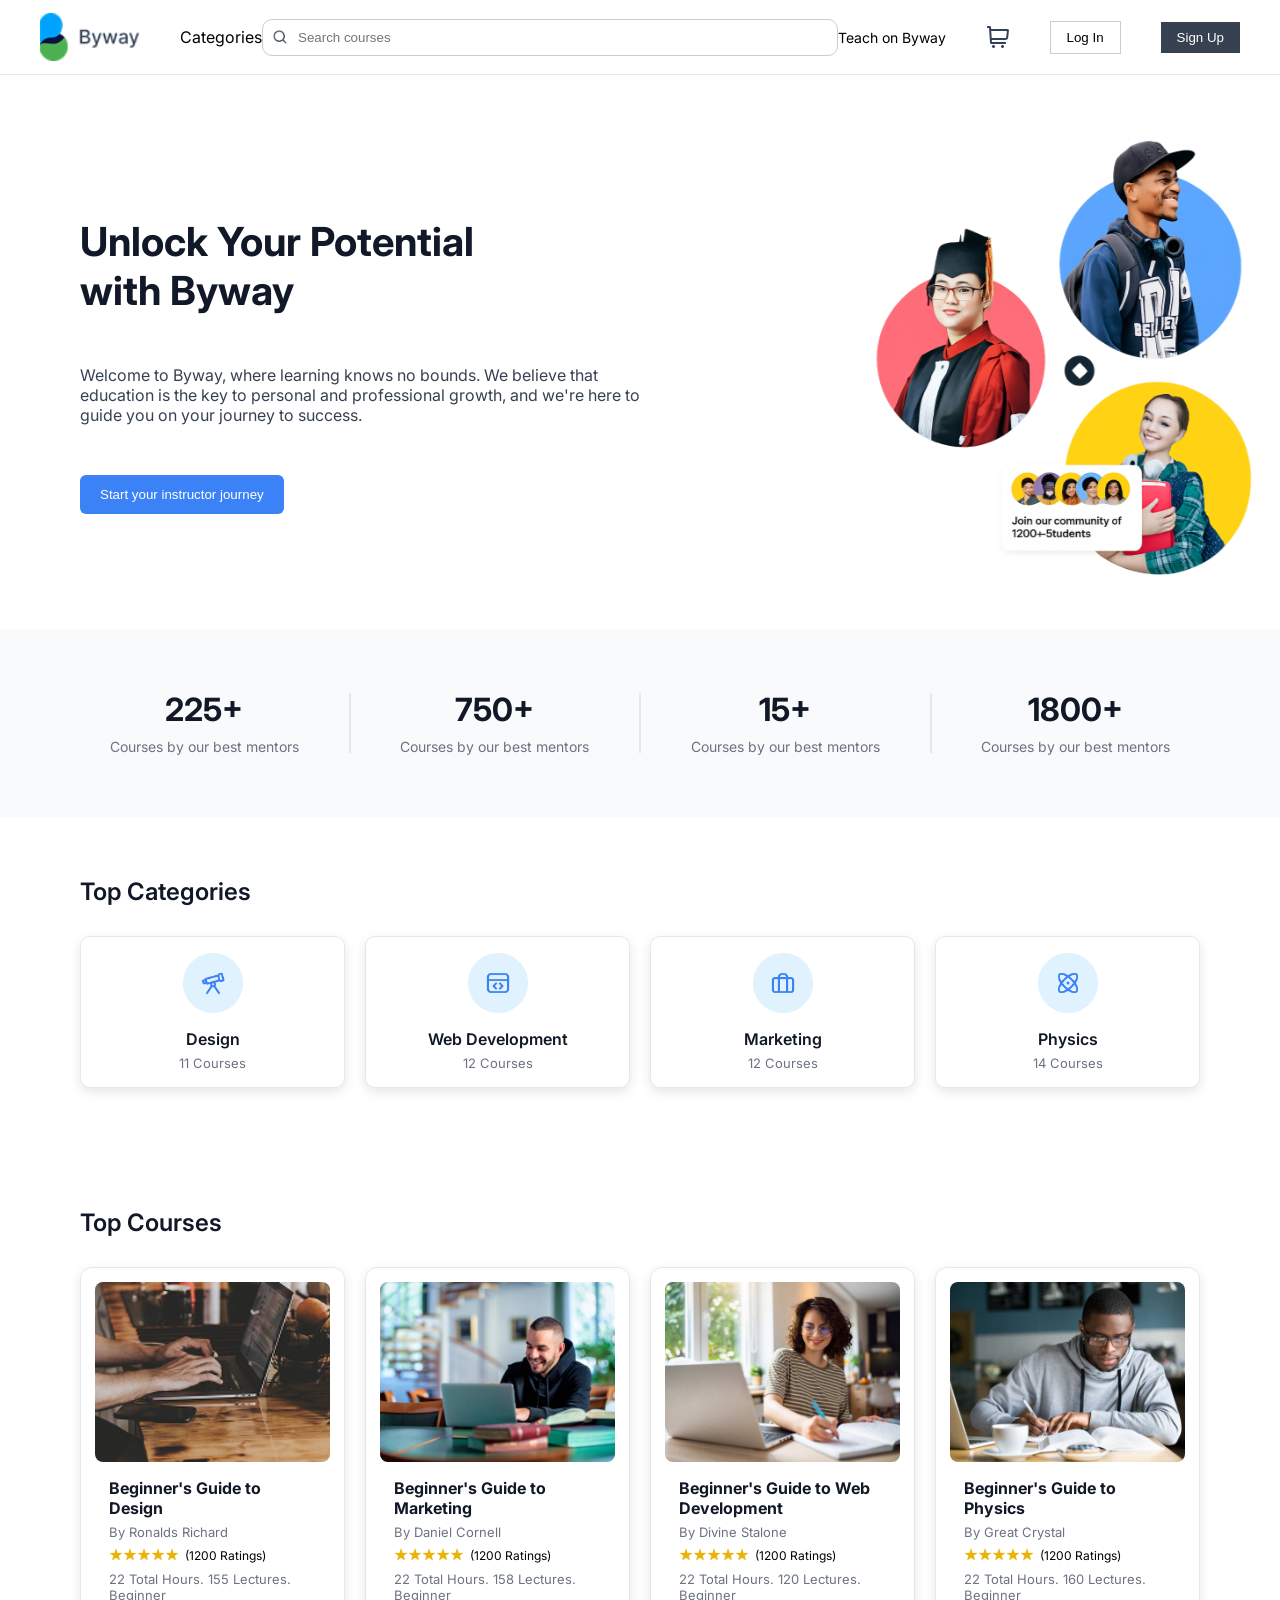
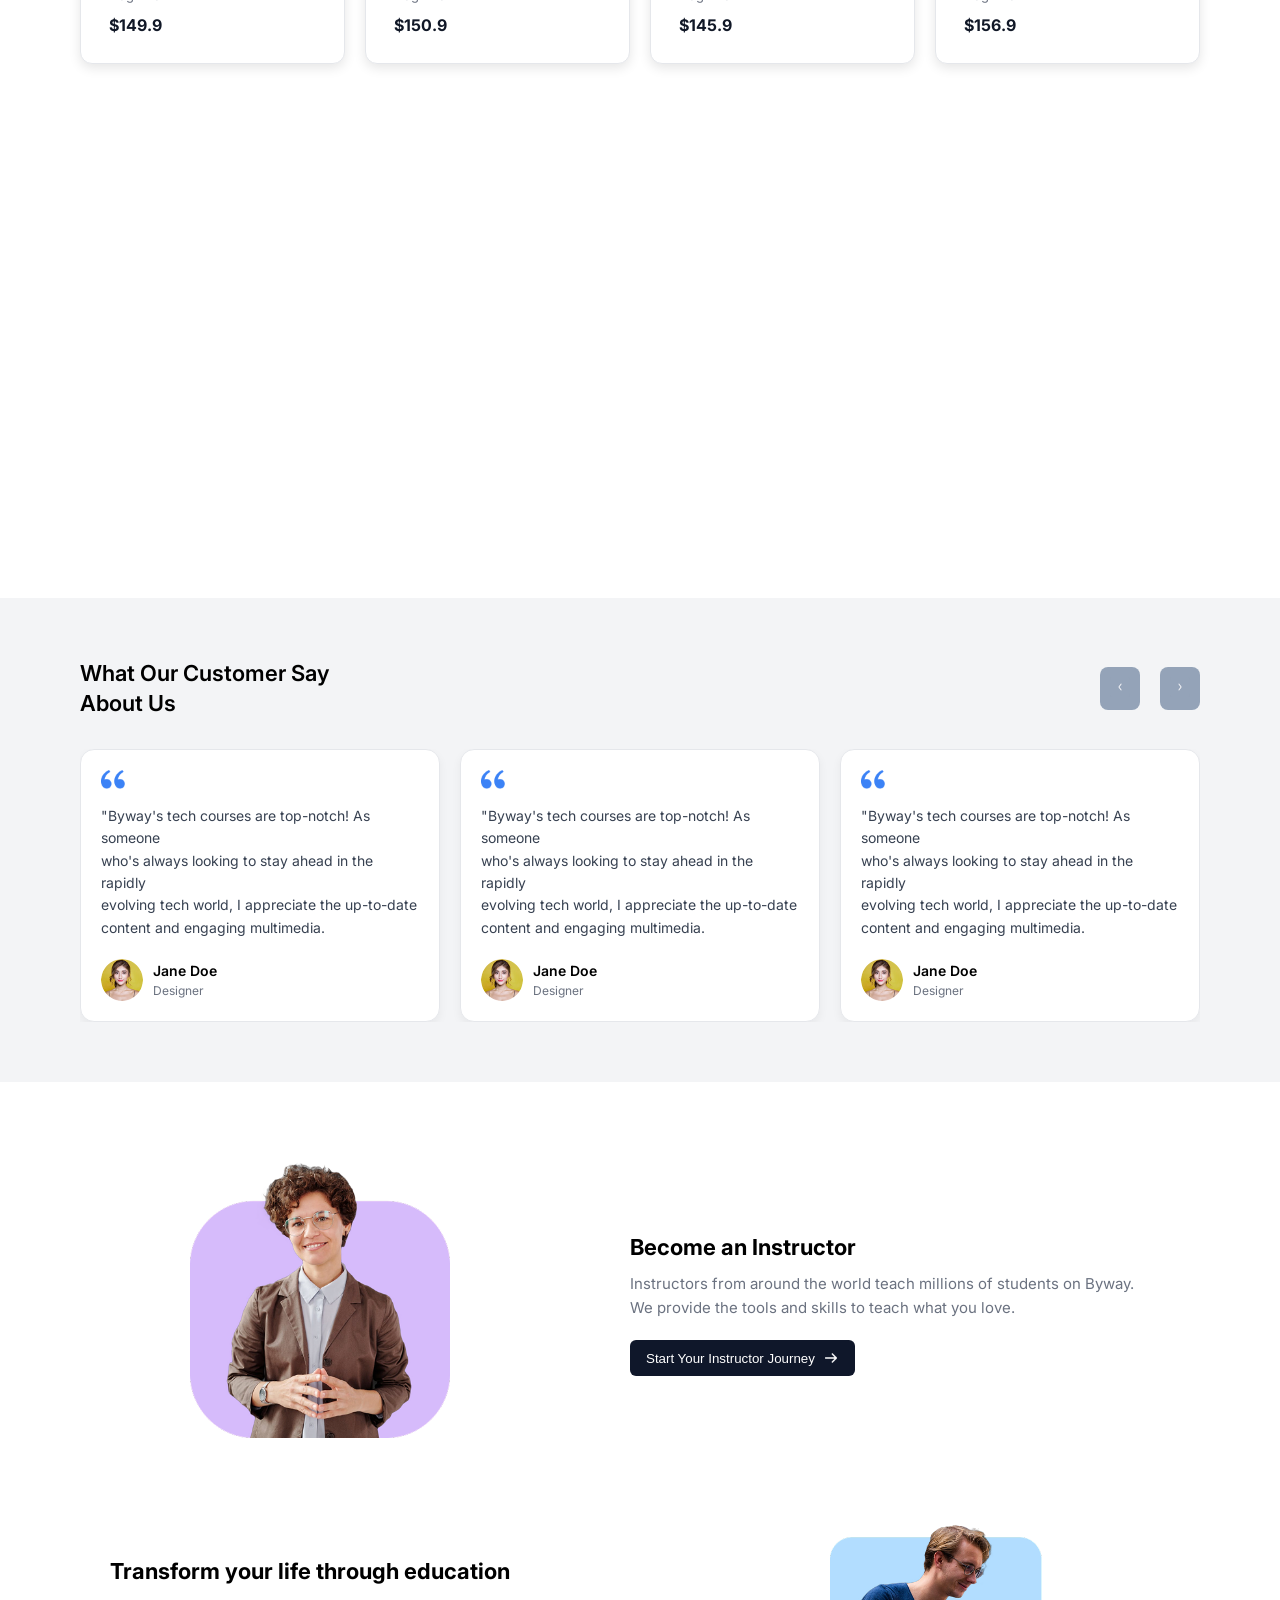
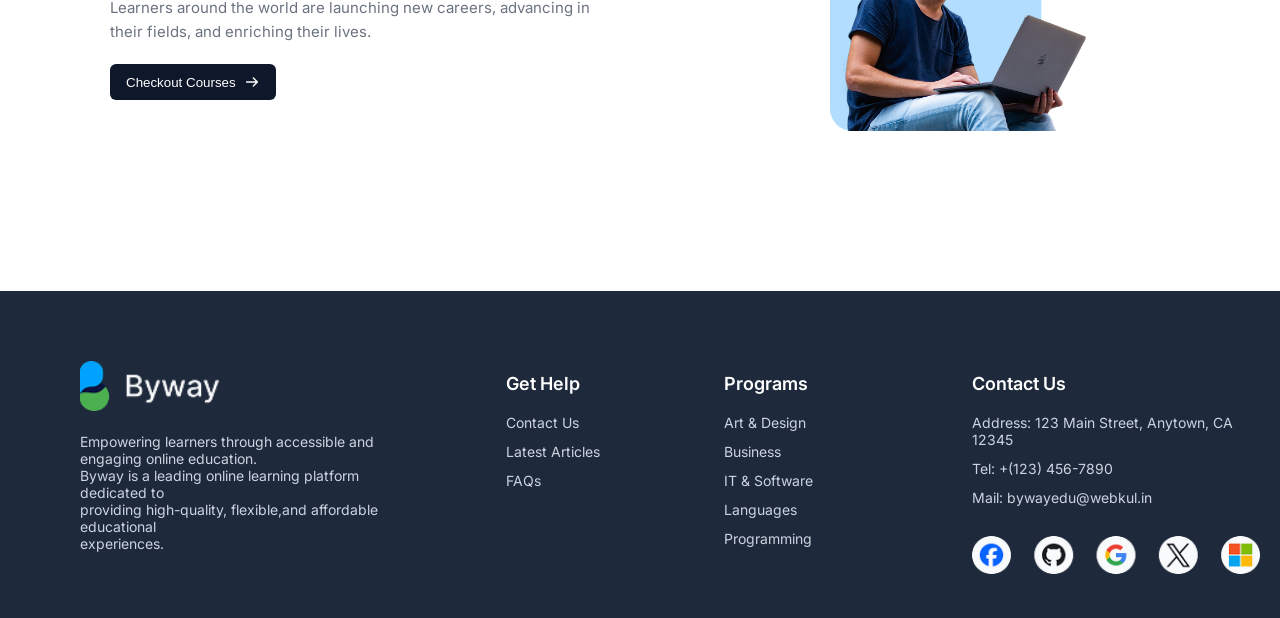
==== commit 450c755d: "The updated codes" ====
--- a/HomeScreen.html
+++ b/HomeScreen.html
@@ -96,7 +96,7 @@
                 <div class="course-grid">
 
                     <!-- CARD 1 -->
-                    <div class="course-card fade-up">
+                    <div class="course-card fade-up" onclick="window.location.href='CategoryPage.html'">
                         <img src="Images/Design.png" alt="">
                         <h3>Design</h3>
                         <p>11 Courses</p>
@@ -135,7 +135,7 @@
                 <div class="Top-grid">
 
                     <!-- CARD 1 -->
-                    <div class="Top-card animate-rise">
+                    <div class="Top-card animate-rise" onclick="window.location.href='OrderComplete.html'">
                         <img src="Images/Rectangle 1080.png" alt="">
                         <h3>Beginner's Guide to Design</h3>
                         <p>By Ronalds Richard</p>
--- a/HomeScreen.css
+++ b/HomeScreen.css
@@ -12,6 +12,13 @@
 
 body {
     font-family: 'Inter', sans-serif;
+    width: 100%;
+    overflow-x: hidden;
+}
+
+html{
+    width: 100%;
+    overflow-x: hidden;
 }
 
 /* NAVBAR */
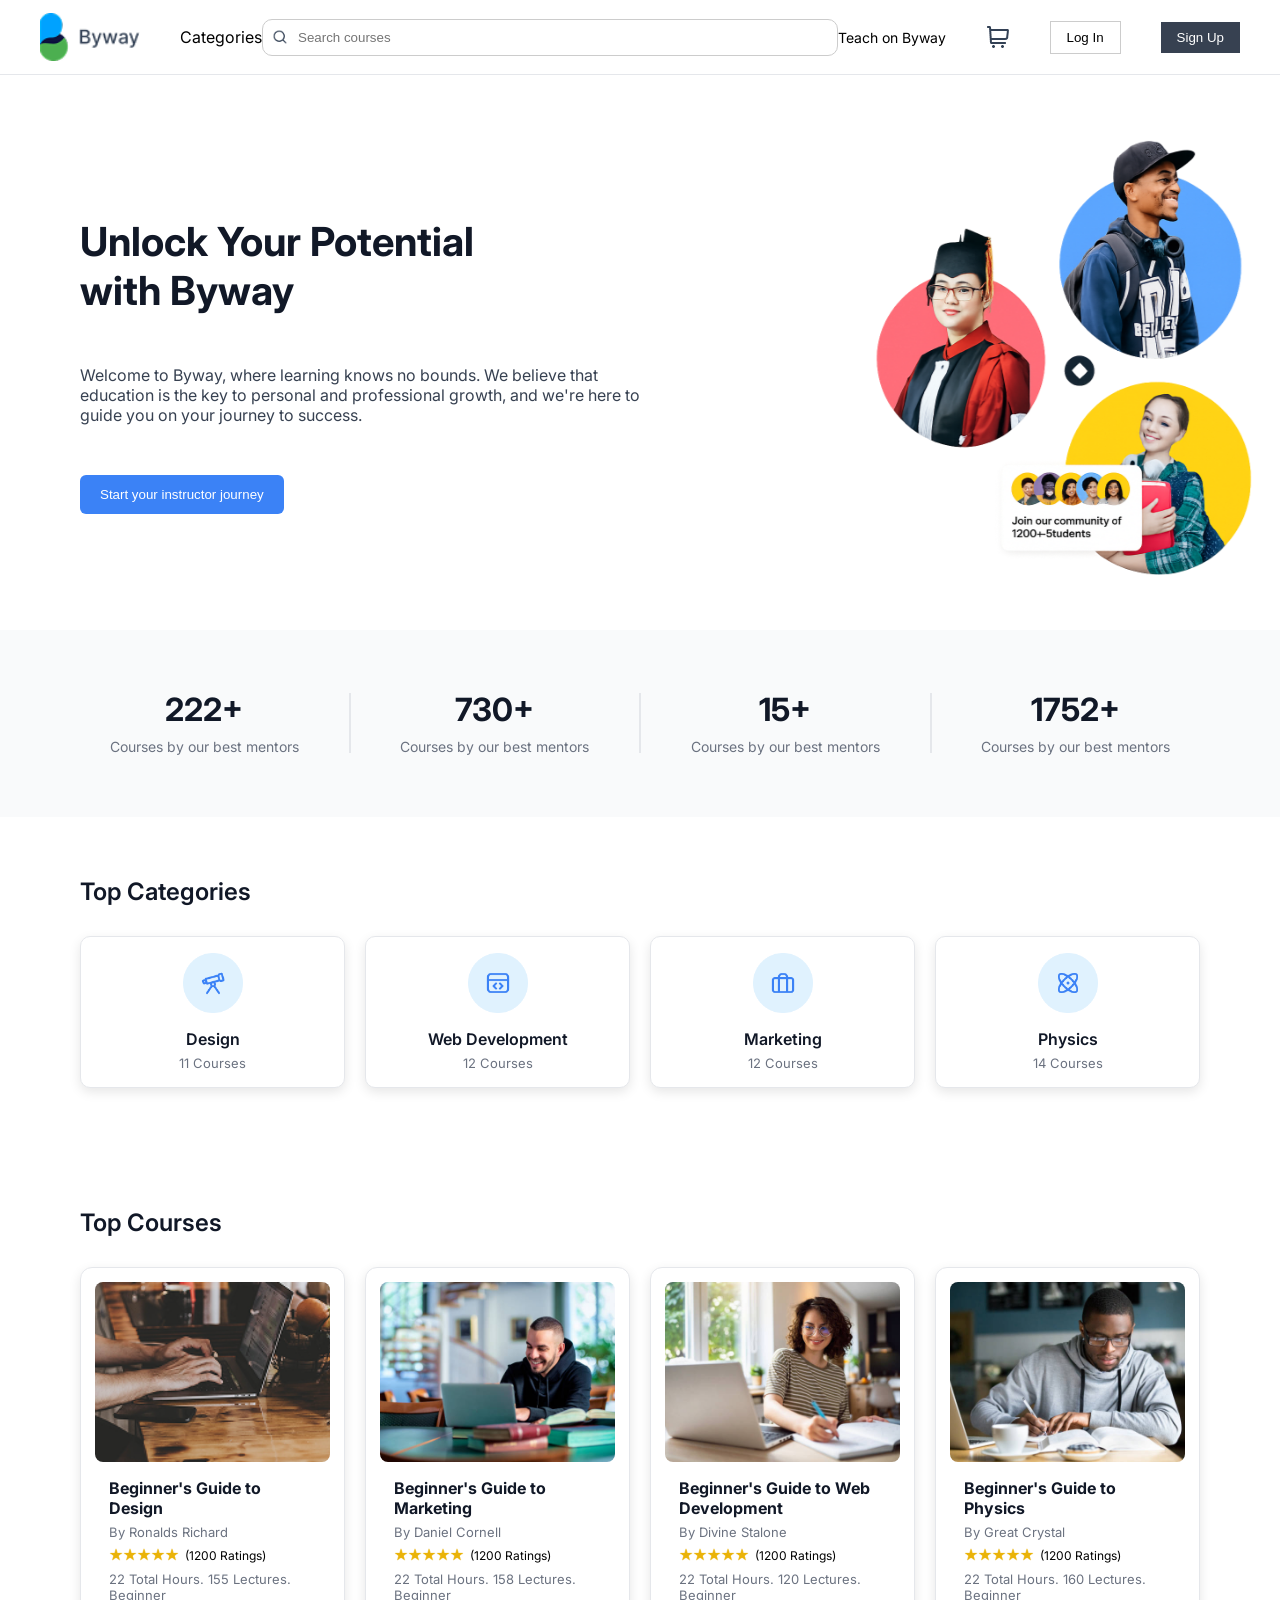
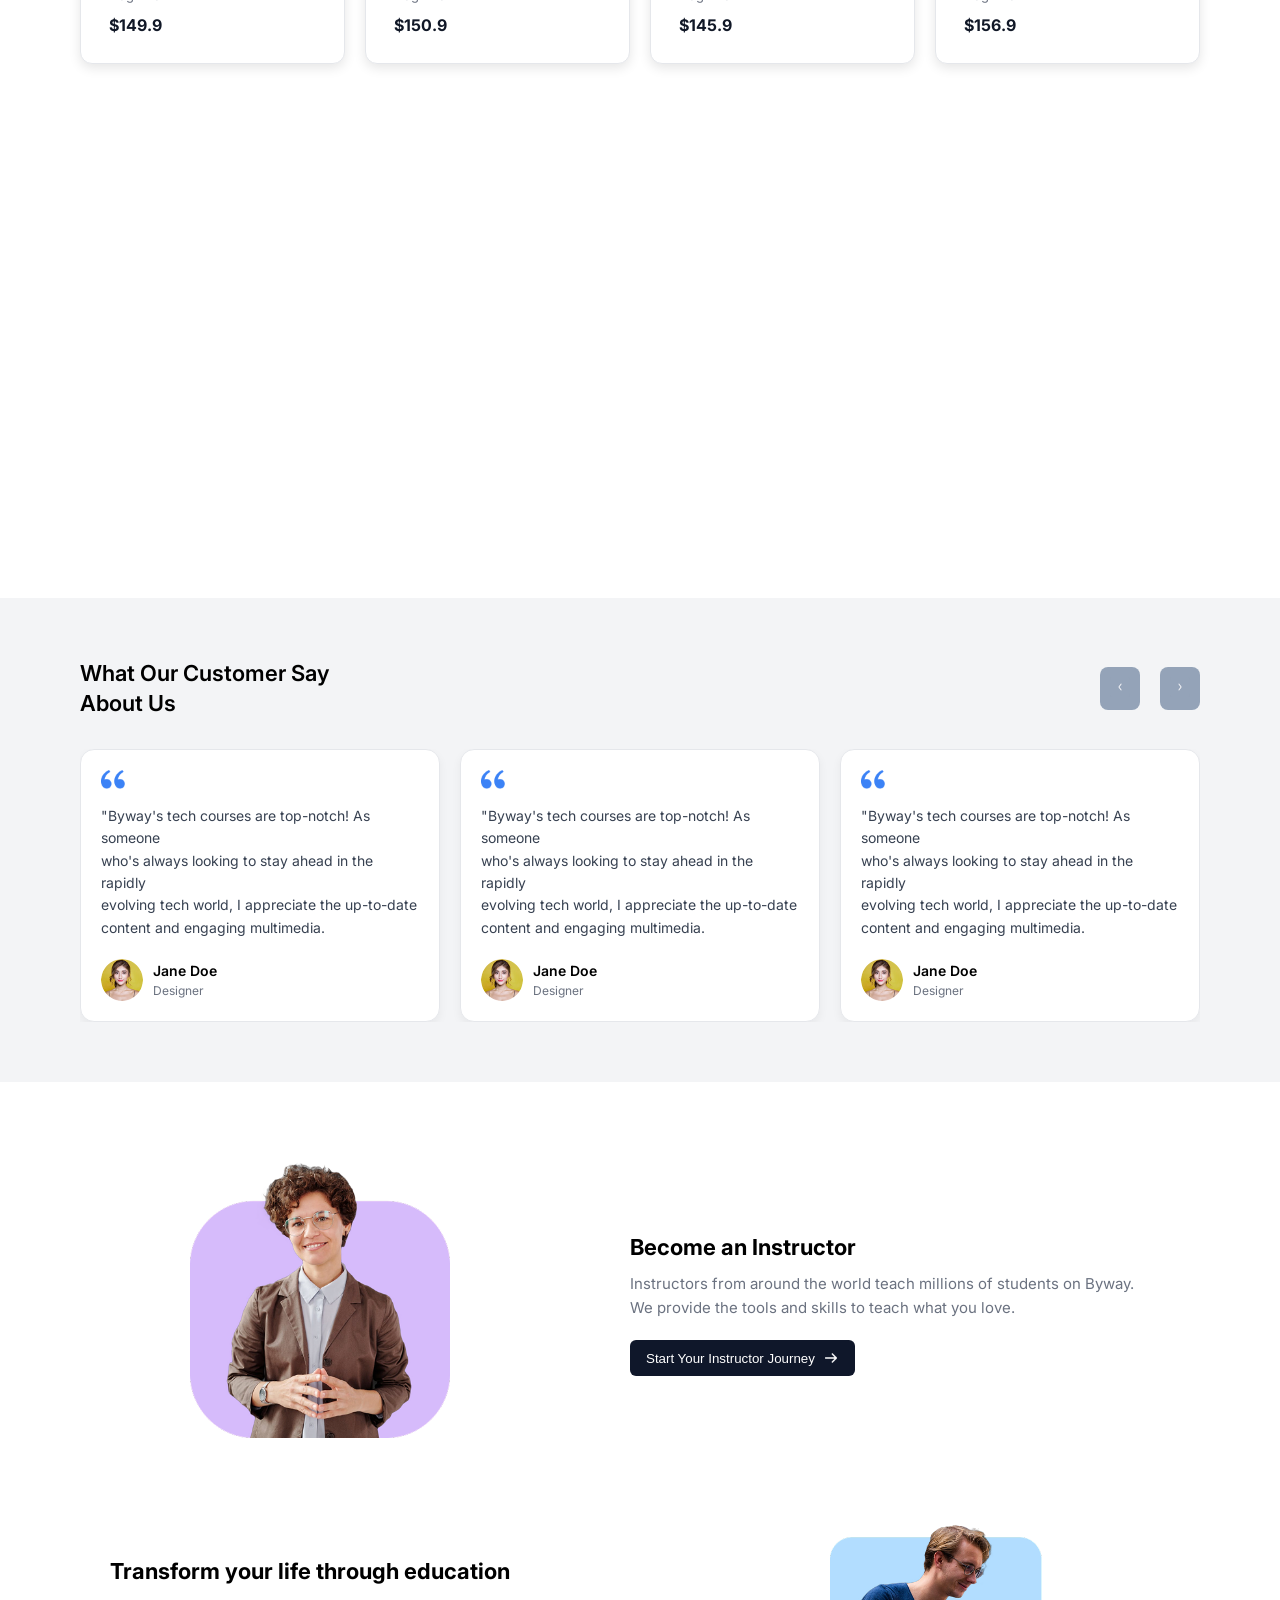
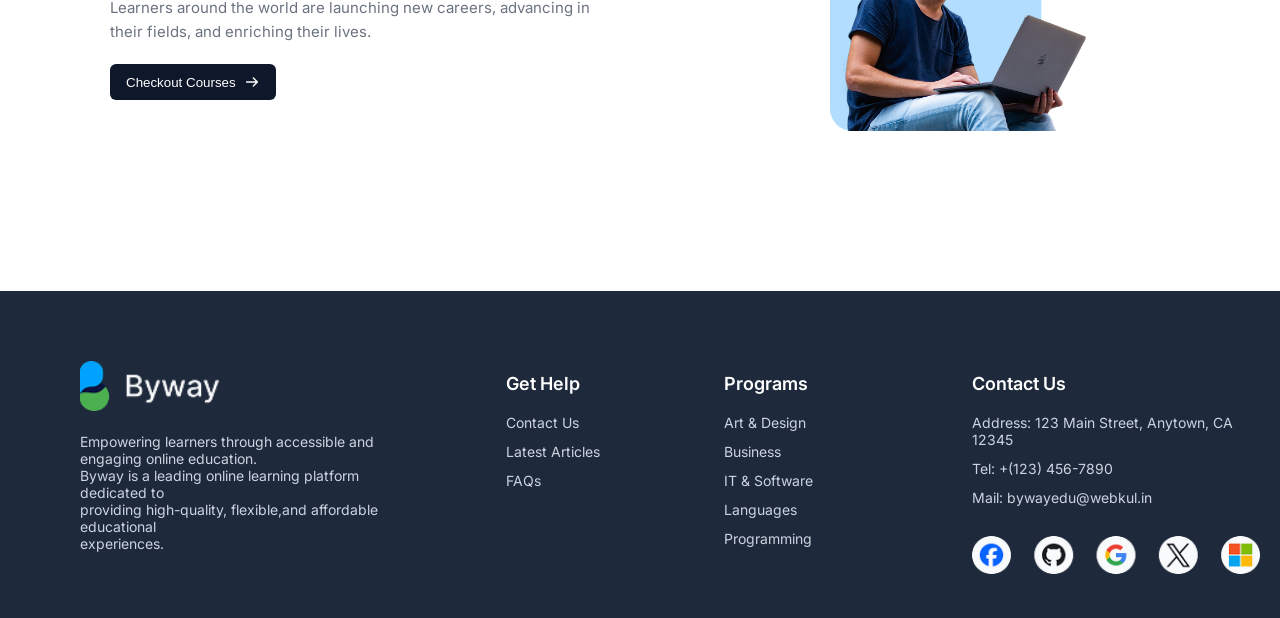
==== commit 88516dd2: "My changes" ====
--- a/HomeScreen.html
+++ b/HomeScreen.html
@@ -135,7 +135,7 @@
                 <div class="Top-grid">
 
                     <!-- CARD 1 -->
-                    <div class="Top-card animate-rise" onclick="window.location.href='OrderComplete.html'">
+                    <div class="Top-card animate-rise" onclick="window.location.href='course-detail.html'">
                         <img src="Images/Rectangle 1080.png" alt="">
                         <h3>Beginner's Guide to Design</h3>
                         <p>By Ronalds Richard</p>
